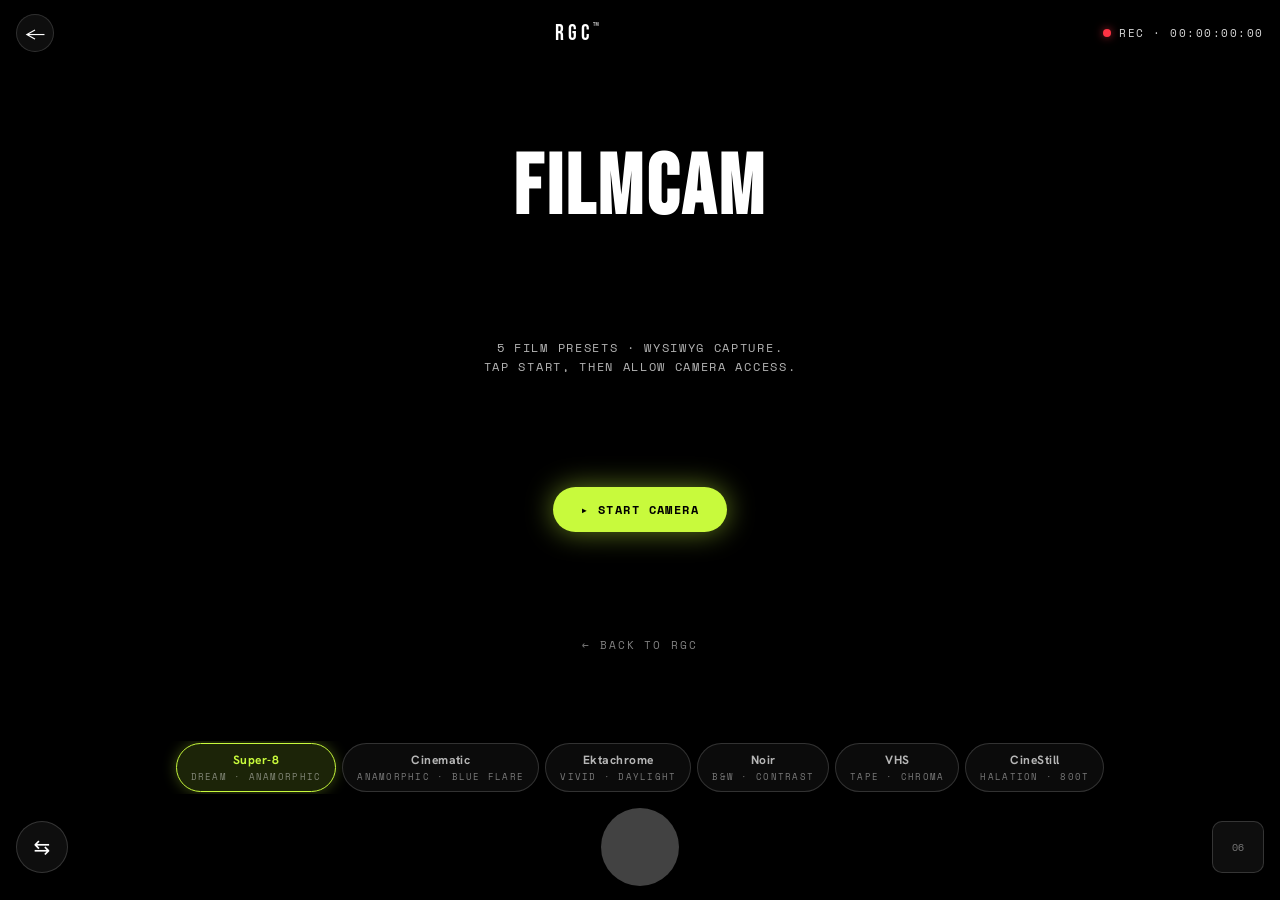
==== cam.html @ 0b554568 "Filmcam: center the preset chip strip on wide viewports The chips were left-clumped on desktop. Adde" ====
<!doctype html>
<html lang="en">
<head>
  <meta charset="utf-8" />
  <meta name="viewport" content="width=device-width, initial-scale=1, viewport-fit=cover, user-scalable=no" />
  <meta name="theme-color" content="#000000" />
  <meta name="robots" content="noindex" />
  <title>RGC · Filmcam</title>
  <link rel="preconnect" href="https://fonts.googleapis.com" />
  <link rel="preconnect" href="https://fonts.gstatic.com" crossorigin />
  <link href="https://fonts.googleapis.com/css2?family=Bebas+Neue&family=Hanken+Grotesk:wght@500;700&family=Space+Mono:wght@400;700&display=swap" rel="stylesheet" />
  <style>
    *, *::before, *::after { box-sizing: border-box; margin: 0; padding: 0; }
    html, body {
      width: 100%; height: 100%;
      background: #000; color: #fff;
      font-family: "Hanken Grotesk", system-ui, sans-serif;
      overflow: hidden;
      overscroll-behavior: none;
      -webkit-tap-highlight-color: transparent;
    }
    button { font: inherit; color: inherit; background: none; border: 0; cursor: pointer; }
    a { color: inherit; text-decoration: none; }

    /* ---------- stage ---------- */
    .stage {
      position: fixed; inset: 0;
      display: grid;
      grid-template-rows: auto 1fr auto;
      overflow: hidden;
    }

    /* video + canvas fill the entire middle row */
    .view {
      position: relative;
      overflow: hidden;
      background: #0a0a0c;
    }
    .v-source {
      position: absolute; inset: 0;
      width: 100%; height: 100%;
      object-fit: cover;
      pointer-events: none;
    }
    .v-source.front { transform: scaleX(-1); }   /* mirror selfie cam */
    .v-canvas {
      position: absolute; inset: 0;
      width: 100%; height: 100%;
      z-index: 2;
      display: block;
    }

    /* ---------- top bar ---------- */
    .topbar {
      display: flex; justify-content: space-between; align-items: center;
      padding:
        max(env(safe-area-inset-top), 14px)
        16px 12px 16px;
      gap: 12px;
      background: linear-gradient(to bottom, rgba(0,0,0,.6), rgba(0,0,0,0));
      z-index: 4;
    }
    .brand {
      font-family: "Bebas Neue", Impact, sans-serif;
      letter-spacing: .18em; font-size: 22px;
    }
    .brand sup { font-size: .45em; vertical-align: top; opacity: .7; }
    .rec {
      display: inline-flex; align-items: center; gap: 8px;
      font-family: "Space Mono", monospace;
      font-size: 11px; letter-spacing: .14em; text-transform: uppercase;
      color: rgba(255,255,255,.85);
    }
    .rec::before {
      content: ""; width: 8px; height: 8px; border-radius: 50%;
      background: #ff3344; box-shadow: 0 0 8px rgba(255,52,68,.7);
      animation: rec-blink 1.4s steps(2) infinite;
    }
    @keyframes rec-blink { 50% { opacity: .35; } }
    .top-btn {
      width: 38px; height: 38px;
      border-radius: 50%;
      background: rgba(20,20,20,.7);
      backdrop-filter: blur(8px);
      border: 1px solid rgba(255,255,255,.14);
      display: grid; place-items: center;
      font-size: 18px;
    }
    .top-btn:active { background: rgba(40,40,40,.8); }

    /* ---------- bottom controls ---------- */
    .bottom {
      display: grid;
      grid-template-rows: auto auto;
      gap: 14px;
      padding:
        14px 16px
        max(env(safe-area-inset-bottom), 14px) 16px;
      background: linear-gradient(to top, rgba(0,0,0,.7), rgba(0,0,0,0));
      z-index: 4;
    }

    /* preset chips */
    .chips {
      display: flex; gap: 6px;
      justify-content: center;            /* center the group on wide screens */
      overflow-x: auto;
      padding: 2px 16px;                  /* edge breathing room before scroll kicks in */
      scrollbar-width: none;
    }
    /* on narrow viewports where the chips overflow, the centered-flex pattern can
       hide left edge — push to start so the scroll works naturally */
    @media (max-width: 760px) {
      .chips { justify-content: flex-start; }
    }
    .chips::-webkit-scrollbar { display: none; }
    .chip {
      flex: 0 0 auto;
      display: grid; gap: 2px;
      padding: 8px 14px;
      border: 1px solid rgba(255,255,255,.16);
      border-radius: 999px;
      background: rgba(20,20,20,.55);
      backdrop-filter: blur(6px);
      color: rgba(255,255,255,.7);
      transition: border-color .15s ease, color .15s ease, background .15s ease, box-shadow .15s ease;
    }
    .chip .name {
      font-family: "Hanken Grotesk", system-ui, sans-serif;
      font-weight: 700; font-size: 12px; letter-spacing: .04em;
    }
    .chip .sub {
      font-family: "Space Mono", monospace;
      font-size: 9px; letter-spacing: .14em; text-transform: uppercase;
      color: rgba(255,255,255,.45);
    }
    .chip.on {
      color: #fff;
      border-color: #c8fa3c;
      background: rgba(200,250,60,.14);
      box-shadow: 0 0 14px rgba(200,250,60,.30);
    }
    .chip.on .name { color: #c8fa3c; }

    /* shutter row */
    .shutter-row {
      display: grid;
      grid-template-columns: 1fr auto 1fr;
      align-items: center;
      gap: 14px;
    }
    .side {
      width: 52px; height: 52px;
      border-radius: 50%;
      background: rgba(20,20,20,.7);
      backdrop-filter: blur(8px);
      border: 1px solid rgba(255,255,255,.16);
      display: grid; place-items: center;
      font-size: 20px;
      justify-self: end;
    }
    .side.left { justify-self: start; }
    .side:active { background: rgba(40,40,40,.85); }

    .shutter {
      width: 78px; height: 78px;
      border-radius: 50%;
      background: #c8fa3c;
      border: 0;
      box-shadow: 0 0 30px rgba(200,250,60,.75), 0 0 0 4px rgba(200,250,60,.20);
      transition: transform .08s ease, box-shadow .15s ease;
    }
    .shutter:active {
      transform: scale(.94);
      box-shadow: 0 0 44px rgba(200,250,60,.95), 0 0 0 6px rgba(200,250,60,.28);
    }
    .shutter[disabled] {
      background: rgba(120,120,120,.55);
      box-shadow: none;
    }

    /* flash overlay */
    .flash {
      position: absolute; inset: 0;
      background: #fff; opacity: 0;
      pointer-events: none;
      z-index: 3;
    }
    .flash.on { animation: flash-pop .45s ease-out; }
    @keyframes flash-pop {
      0%   { opacity: 0; }
      8%   { opacity: 1; }
      100% { opacity: 0; }
    }

    /* recent thumb */
    .thumb {
      width: 52px; height: 52px;
      border-radius: 10px;
      background: rgba(20,20,20,.7);
      backdrop-filter: blur(8px);
      border: 1px solid rgba(255,255,255,.16);
      overflow: hidden;
      justify-self: end;
      display: grid; place-items: center;
      color: rgba(255,255,255,.45);
      font-family: "Space Mono", monospace; font-size: 10px;
    }
    .thumb img { width: 100%; height: 100%; object-fit: cover; }

    /* permission gate / errors */
    .gate {
      position: absolute; inset: 0;
      display: grid; place-items: center;
      background: #000;
      z-index: 5;
      padding: 30px;
      text-align: center;
    }
    .gate.hidden { display: none; }
    .gate h1 {
      font-family: "Bebas Neue", Impact, sans-serif;
      font-size: clamp(40px, 9vw, 84px);
      letter-spacing: .04em;
      margin-bottom: 12px;
    }
    .gate p {
      font-family: "Space Mono", monospace;
      font-size: 12px; letter-spacing: .14em; text-transform: uppercase;
      color: rgba(255,255,255,.7);
      max-width: 320px;
      margin: 0 auto 24px;
      line-height: 1.6;
    }
    .gate .err {
      color: #ff8a8a;
      margin-bottom: 18px;
    }
    .gate button.primary {
      padding: 14px 28px;
      border-radius: 999px;
      background: #c8fa3c;
      color: #000;
      font-family: "Space Mono", monospace;
      font-weight: 700; font-size: 12px; letter-spacing: .12em; text-transform: uppercase;
      box-shadow: 0 0 28px rgba(200,250,60,.5);
    }
    .gate button.primary:active { transform: scale(.97); }
    .gate .back-link {
      display: block; margin-top: 18px;
      font-family: "Space Mono", monospace;
      font-size: 11px; letter-spacing: .18em; text-transform: uppercase;
      color: rgba(255,255,255,.5);
    }

    /* toast for "shared"/"saved" */
    .toast {
      position: absolute; left: 50%;
      bottom: calc(env(safe-area-inset-bottom) + 180px);
      transform: translate(-50%, 12px);
      padding: 10px 16px;
      border-radius: 999px;
      background: rgba(10,10,10,.85);
      border: 1px solid rgba(200,250,60,.45);
      color: #c8fa3c;
      font-family: "Space Mono", monospace;
      font-size: 11px; letter-spacing: .14em; text-transform: uppercase;
      opacity: 0;
      transition: opacity .25s ease, transform .25s ease;
      pointer-events: none;
      z-index: 6;
    }
    .toast.show { opacity: 1; transform: translate(-50%, 0); }

    /* ---------- album modal ---------- */
    .album, .detail {
      position: fixed; inset: 0;
      background: #000;
      z-index: 10;
      display: none;
      flex-direction: column;
    }
    .album.open, .detail.open { display: flex; }
    .album-bar {
      display: flex; align-items: center; justify-content: space-between;
      gap: 12px;
      padding:
        max(env(safe-area-inset-top), 14px)
        16px 12px 16px;
      background: linear-gradient(to bottom, rgba(0,0,0,.7), rgba(0,0,0,0));
    }
    .album-title {
      font-family: "Bebas Neue", Impact, sans-serif;
      letter-spacing: .14em; font-size: 20px;
    }
    .album-title em {
      font-family: "Space Mono", monospace;
      font-size: 11px; letter-spacing: .14em;
      color: #c8fa3c; font-style: normal;
      margin-left: 6px;
    }
    .album-pad { width: 38px; }
    .album-grid {
      flex: 1;
      display: grid;
      grid-template-columns: repeat(2, 1fr);
      gap: 8px;
      padding: 6px 14px max(env(safe-area-inset-bottom), 14px);
      overflow-y: auto;
      -webkit-overflow-scrolling: touch;
    }
    .album-tile {
      aspect-ratio: 9 / 19.5;
      border-radius: 10px;
      overflow: hidden;
      background: #0a0a0c;
      position: relative;
      cursor: pointer;
      border: 1px solid rgba(255,255,255,.08);
      transition: border-color .15s ease, transform .08s ease;
    }
    .album-tile:active { transform: scale(.98); }
    .album-tile:hover { border-color: rgba(200,250,60,.35); }
    .album-tile img { width: 100%; height: 100%; object-fit: cover; display: block; }
    .album-tile .tag {
      position: absolute; left: 8px; bottom: 8px;
      font-family: "Space Mono", monospace;
      font-size: 9px; letter-spacing: .14em; text-transform: uppercase;
      background: rgba(0,0,0,.6); padding: 3px 7px; border-radius: 4px;
      color: #c8fa3c;
      backdrop-filter: blur(4px);
    }
    .album-empty {
      margin: auto;
      font-family: "Space Mono", monospace;
      font-size: 12px; letter-spacing: .14em; text-transform: uppercase;
      color: rgba(255,255,255,.45);
      padding: 30px;
      text-align: center;
    }
    .album.has-shots .album-empty { display: none; }
    .album:not(.has-shots) .album-grid { display: none; }

    /* ---------- detail (single-photo view inside album) ---------- */
    .detail { z-index: 11; }
    .detail-top {
      display: flex; justify-content: space-between; align-items: center;
      padding: max(env(safe-area-inset-top), 14px) 16px 8px;
      gap: 12px;
    }
    .detail-meta {
      font-family: "Space Mono", monospace;
      font-size: 11px; letter-spacing: .14em; text-transform: uppercase;
      color: rgba(255,255,255,.7);
    }
    .detail-meta strong { color: #c8fa3c; font-weight: 400; }
    .detail-img-wrap {
      flex: 1;
      display: grid; place-items: center;
      padding: 8px 14px;
      overflow: hidden;
    }
    .detail-img-wrap img {
      max-width: 100%; max-height: 100%;
      object-fit: contain;
      border-radius: 8px;
    }
    .detail-bar {
      display: flex; justify-content: center; gap: 12px;
      padding: 12px 16px max(env(safe-area-inset-bottom), 18px);
    }
    .detail-btn {
      padding: 14px 28px;
      border-radius: 999px;
      background: #c8fa3c; color: #000;
      font-family: "Space Mono", monospace;
      font-weight: 700; font-size: 12px; letter-spacing: .12em; text-transform: uppercase;
      box-shadow: 0 0 24px rgba(200,250,60,.55);
    }
    .detail-btn:active { transform: scale(.97); }
    .detail-btn.ghost {
      background: rgba(20,20,20,.7);
      color: var(--vy-fg, #fff);
      border: 1px solid rgba(255,255,255,.16);
      box-shadow: none;
    }
  </style>
</head>
<body>
  <div class="stage">
    <header class="topbar">
      <a href="/" class="top-btn" aria-label="Back to RGC">←</a>
      <span class="brand">RGC<sup>™</sup></span>
      <span class="rec">REC · <span id="tc">00:00:00:00</span></span>
    </header>

    <div class="view" id="view">
      <!-- video shown directly (no downsampling canvas overlay) so the viewfinder
           stays sharp at native resolution. The preset is applied only at snap time. -->
      <video id="video" class="v-source" playsinline muted autoplay></video>
      <div class="flash" id="flash"></div>

      <!-- permission / loading gate, shown until camera streams -->
      <div class="gate" id="gate">
        <h1>Filmcam</h1>
        <p id="gateMsg">5 film presets · WYSIWYG capture.<br/>Tap Start, then allow camera access.</p>
        <p class="err" id="errMsg" style="display:none"></p>
        <button class="primary" id="startBtn">▸ Start Camera</button>
        <a class="back-link" href="/">← back to rgc</a>
      </div>
    </div>

    <footer class="bottom">
      <div class="chips" id="chips" role="radiogroup" aria-label="Film preset"></div>
      <div class="shutter-row">
        <button class="side left" id="flipBtn" aria-label="Flip camera">⇆</button>
        <button class="shutter" id="shutter" aria-label="Capture photo" disabled></button>
        <button class="thumb" id="thumb" aria-label="Last frame">06</button>
      </div>
    </footer>

    <div class="toast" id="toast"></div>
  </div>

  <!-- album of session shots -->
  <div class="album" id="album" aria-hidden="true">
    <header class="album-bar">
      <button class="top-btn" id="albumClose" aria-label="Close album">✕</button>
      <span class="album-title">Album<em><span id="albumCount">0</span> shots</em></span>
      <span class="album-pad"></span>
    </header>
    <div class="album-empty" id="albumEmpty">No shots yet. Tap the shutter to fill the album.</div>
    <div class="album-grid" id="albumGrid"></div>
  </div>

  <!-- single-photo detail view (opens from album) -->
  <div class="detail" id="detail" aria-hidden="true">
    <div class="detail-top">
      <button class="top-btn" id="detailClose" aria-label="Back to album">←</button>
      <span class="detail-meta"><strong id="detailPreset">Super-8</strong> · <span id="detailTime"></span></span>
      <span class="album-pad"></span>
    </div>
    <div class="detail-img-wrap"><img id="detailImg" alt="captured photo" /></div>
    <div class="detail-bar">
      <button class="detail-btn ghost" id="detailDownload">↓ Download</button>
      <button class="detail-btn" id="detailShare">↑ Share / Save</button>
    </div>
  </div>

  <script>
  /* =========================================================
     RGC Filmcam — standalone full-viewport camera.
     5 presets, WYSIWYG canvas, Web Share API capture, back-camera default.
     ========================================================= */
  const CAM_W = 540, CAM_H = 1170;

  const PRESETS = [
    {
      id: "super8", name: "Super-8", sub: "Dream · anamorphic",
      filter: "saturate(1.25) contrast(1.34) brightness(.96) sepia(.20) hue-rotate(-4deg)",
      halate: true,                                  // bring CineStill-style highlight bloom in
      overlay(ctx, W, H, grain) {
        // 1. cinematic teal-orange grade (warm top, cool bottom)
        ctx.globalCompositeOperation = "soft-light";
        const grade = ctx.createLinearGradient(0, 0, 0, H);
        grade.addColorStop(0,   "rgba(255,170,100,.30)");
        grade.addColorStop(.50, "rgba(40,80,130,.18)");
        grade.addColorStop(1,   "rgba(20,60,100,.32)");
        ctx.fillStyle = grade; ctx.fillRect(0, 0, W, H);

        // 2. big warm light leaks — orange top-left + peach bottom-right
        ctx.globalCompositeOperation = "screen";
        const lk1 = ctx.createRadialGradient(W*.10, H*.10, 0, W*.10, H*.10, W*1.0);
        lk1.addColorStop(0,   "rgba(255,140,60,.72)");
        lk1.addColorStop(.18, "rgba(255,100,40,.40)");
        lk1.addColorStop(.50, "rgba(200,80,30,.10)");
        lk1.addColorStop(1,   "rgba(0,0,0,0)");
        ctx.fillStyle = lk1; ctx.fillRect(0, 0, W, H);

        const lk2 = ctx.createRadialGradient(W*.95, H*.95, 0, W*.95, H*.95, W*.9);
        lk2.addColorStop(0,   "rgba(255,170,90,.58)");
        lk2.addColorStop(.40, "rgba(255,120,60,.18)");
        lk2.addColorStop(1,   "rgba(0,0,0,0)");
        ctx.fillStyle = lk2; ctx.fillRect(0, 0, W, H);

        // 3. PRIMARY anamorphic streak — bright cyan beam across upper third
        const fy1 = H * 0.32;
        const f1 = ctx.createLinearGradient(0, fy1, W, fy1);
        f1.addColorStop(0,    "rgba(80,180,255,0)");
        f1.addColorStop(.15,  "rgba(150,210,255,.50)");
        f1.addColorStop(.40,  "rgba(210,240,255,.95)");
        f1.addColorStop(.60,  "rgba(230,248,255,1)");
        f1.addColorStop(.85,  "rgba(150,210,255,.50)");
        f1.addColorStop(1,    "rgba(80,180,255,0)");
        ctx.fillStyle = f1; ctx.fillRect(0, fy1 - 16, W, 32);

        // bright lens-flare orb centered on the streak
        const orb = ctx.createRadialGradient(W*.50, fy1, 0, W*.50, fy1, W*.42);
        orb.addColorStop(0,   "rgba(230,245,255,.95)");
        orb.addColorStop(.20, "rgba(180,220,255,.58)");
        orb.addColorStop(.55, "rgba(120,180,240,.16)");
        orb.addColorStop(1,   "rgba(0,0,0,0)");
        ctx.fillStyle = orb; ctx.fillRect(0, fy1 - W*.42, W, W*.84);

        // 4. SECONDARY streak — mid-frame
        const fy2 = H * 0.58;
        const f2 = ctx.createLinearGradient(0, fy2, W, fy2);
        f2.addColorStop(0,    "rgba(80,180,255,0)");
        f2.addColorStop(.20,  "rgba(130,200,255,.34)");
        f2.addColorStop(.50,  "rgba(200,230,255,.78)");
        f2.addColorStop(.80,  "rgba(130,200,255,.34)");
        f2.addColorStop(1,    "rgba(80,180,255,0)");
        ctx.fillStyle = f2; ctx.fillRect(0, fy2 - 10, W, 20);

        // 5. TERTIARY thin streak near the bottom
        const fy3 = H * 0.78;
        const f3 = ctx.createLinearGradient(0, fy3, W, fy3);
        f3.addColorStop(0,    "rgba(100,180,255,0)");
        f3.addColorStop(.5,   "rgba(195,230,255,.58)");
        f3.addColorStop(1,    "rgba(100,180,255,0)");
        ctx.fillStyle = f3; ctx.fillRect(0, fy3 - 5, W, 10);

        // 6. ghost orbs — blue left, warm right (lens-bounce dreaminess)
        const g1 = ctx.createRadialGradient(W*.15, H*.45, 0, W*.15, H*.45, W*.18);
        g1.addColorStop(0, "rgba(180,220,255,.50)");
        g1.addColorStop(.6, "rgba(180,220,255,.10)");
        g1.addColorStop(1, "rgba(0,0,0,0)");
        ctx.fillStyle = g1; ctx.fillRect(0, H*.30, W*.36, W*.36);

        const g2 = ctx.createRadialGradient(W*.85, H*.48, 0, W*.85, H*.48, W*.16);
        g2.addColorStop(0, "rgba(255,200,150,.46)");
        g2.addColorStop(.6, "rgba(255,200,150,.10)");
        g2.addColorStop(1, "rgba(0,0,0,0)");
        ctx.fillStyle = g2; ctx.fillRect(W*.69, H*.32, W*.32, W*.32);

        ctx.globalCompositeOperation = "source-over";

        // 7. heavy moody vignette with cool tint
        const vg = ctx.createRadialGradient(W/2, H/2, Math.min(W,H)*.28, W/2, H/2, Math.max(W,H)*.72);
        vg.addColorStop(0,   "rgba(0,0,0,0)");
        vg.addColorStop(.55, "rgba(0,8,30,.36)");
        vg.addColorStop(1,   "rgba(0,5,25,.92)");
        ctx.fillStyle = vg; ctx.fillRect(0, 0, W, H);

        // 8. heavier filmic grain
        drawGrain(ctx, W, H, grain, .28);
      }
    },
    {
      id: "cinematic", name: "Cinematic", sub: "Anamorphic · blue flare",
      filter: "saturate(.78) contrast(1.22) brightness(.93) hue-rotate(8deg)",
      overlay(ctx, W, H, grain) {
        // cool teal wash
        ctx.globalCompositeOperation = "soft-light";
        const wash = ctx.createLinearGradient(0, 0, 0, H);
        wash.addColorStop(0,  "rgba(80,150,220,.32)");
        wash.addColorStop(.5, "rgba(100,170,230,.20)");
        wash.addColorStop(1,  "rgba(60,120,200,.32)");
        ctx.fillStyle = wash; ctx.fillRect(0, 0, W, H);

        // primary J.J. anamorphic streak — bright cyan beam across the upper third
        ctx.globalCompositeOperation = "screen";
        const fy1 = H * 0.32;
        const f1 = ctx.createLinearGradient(0, fy1, W, fy1);
        f1.addColorStop(0,    "rgba(80,180,255,0)");
        f1.addColorStop(.15,  "rgba(140,210,255,.32)");
        f1.addColorStop(.40,  "rgba(200,240,255,.90)");
        f1.addColorStop(.60,  "rgba(220,245,255,.95)");
        f1.addColorStop(.85,  "rgba(140,210,255,.32)");
        f1.addColorStop(1,    "rgba(80,180,255,0)");
        ctx.fillStyle = f1; ctx.fillRect(0, fy1 - 14, W, 28);

        // bright lens-flare orb centered on the streak
        const orb = ctx.createRadialGradient(W*.50, fy1, 0, W*.50, fy1, W*.38);
        orb.addColorStop(0,   "rgba(225,240,255,.85)");
        orb.addColorStop(.20, "rgba(165,215,255,.45)");
        orb.addColorStop(.55, "rgba(110,180,240,.12)");
        orb.addColorStop(1,   "rgba(0,0,0,0)");
        ctx.fillStyle = orb; ctx.fillRect(0, fy1 - W*.38, W, W*.76);

        // secondary streak — lower, mid-frame
        const fy2 = H * 0.58;
        const f2 = ctx.createLinearGradient(0, fy2, W, fy2);
        f2.addColorStop(0,    "rgba(80,180,255,0)");
        f2.addColorStop(.20,  "rgba(120,200,255,.22)");
        f2.addColorStop(.50,  "rgba(190,230,255,.70)");
        f2.addColorStop(.80,  "rgba(120,200,255,.22)");
        f2.addColorStop(1,    "rgba(80,180,255,0)");
        ctx.fillStyle = f2; ctx.fillRect(0, fy2 - 8, W, 16);

        // tertiary thin streak near the bottom
        const fy3 = H * 0.78;
        const f3 = ctx.createLinearGradient(0, fy3, W, fy3);
        f3.addColorStop(0,    "rgba(100,180,255,0)");
        f3.addColorStop(.5,   "rgba(180,220,255,.42)");
        f3.addColorStop(1,    "rgba(100,180,255,0)");
        ctx.fillStyle = f3; ctx.fillRect(0, fy3 - 4, W, 8);

        // a couple of ghost orbs along the optical-axis diagonal
        const g1 = ctx.createRadialGradient(W*.18, H*.45, 0, W*.18, H*.45, W*.13);
        g1.addColorStop(0, "rgba(160,200,255,.45)");
        g1.addColorStop(1, "rgba(0,0,0,0)");
        ctx.fillStyle = g1; ctx.fillRect(W*.05, H*.32, W*.26, W*.26);

        const g2 = ctx.createRadialGradient(W*.82, H*.50, 0, W*.82, H*.50, W*.11);
        g2.addColorStop(0, "rgba(140,190,255,.35)");
        g2.addColorStop(1, "rgba(0,0,0,0)");
        ctx.fillStyle = g2; ctx.fillRect(W*.71, H*.39, W*.22, W*.22);

        ctx.globalCompositeOperation = "source-over";

        // heavy moody vignette with cool tint
        const vg = ctx.createRadialGradient(W/2, H/2, Math.min(W,H)*.30, W/2, H/2, Math.max(W,H)*.75);
        vg.addColorStop(0,    "rgba(0,0,0,0)");
        vg.addColorStop(.55,  "rgba(0,8,30,.30)");
        vg.addColorStop(1,    "rgba(0,8,28,.88)");
        ctx.fillStyle = vg; ctx.fillRect(0, 0, W, H);

        // subtle filmic grain
        drawGrain(ctx, W, H, grain, .12);
      }
    },
    {
      id: "ektachrome", name: "Ektachrome", sub: "Vivid · daylight",
      filter: "saturate(1.45) contrast(1.18) brightness(1.05) hue-rotate(-3deg)",
      overlay(ctx, W, H, grain) {
        ctx.globalCompositeOperation = "soft-light";
        const t = ctx.createLinearGradient(0,0,0,H);
        t.addColorStop(0,"rgba(180,220,255,.10)"); t.addColorStop(1,"rgba(255,180,200,.10)");
        ctx.fillStyle = t; ctx.fillRect(0,0,W,H);
        ctx.globalCompositeOperation = "source-over";
        vignette(ctx, W, H, .55, .42);
        drawGrain(ctx, W, H, grain, .08);
      }
    },
    {
      id: "noir", name: "Noir", sub: "B&W · contrast",
      filter: "grayscale(1) contrast(1.45) brightness(.94)",
      overlay(ctx, W, H, grain) {
        vignette(ctx, W, H, .30, .95);
        drawGrain(ctx, W, H, grain, .16);
      }
    },
    {
      id: "vhs", name: "VHS", sub: "Tape · chroma",
      filter: "saturate(.85) contrast(1.05) brightness(1.04) blur(.3px)",
      overlay(ctx, W, H, grain) {
        ctx.globalCompositeOperation = "screen";
        ctx.fillStyle = "rgba(255,40,60,.10)";  ctx.fillRect(3, 0, W, H);
        ctx.fillStyle = "rgba(60,170,255,.10)"; ctx.fillRect(-3, 0, W, H);
        ctx.globalCompositeOperation = "multiply";
        for (let y = 0; y < H; y += 3) { ctx.fillStyle = "rgba(0,0,0,.16)"; ctx.fillRect(0, y, W, 1); }
        ctx.globalCompositeOperation = "source-over";
        if (((Date.now() / 100) | 0) % 7 === 0) {
          ctx.fillStyle = "rgba(255,255,255,.10)";
          ctx.fillRect(0, Math.random() * H, W, 4);
        }
        drawGrain(ctx, W, H, grain, .13);
      }
    },
    {
      id: "cinestill", name: "CineStill", sub: "Halation · 800T",
      filter: "saturate(1.20) contrast(1.08) brightness(1.02) hue-rotate(-7deg)",
      halate: true,
      overlay(ctx, W, H, grain) {
        ctx.globalCompositeOperation = "soft-light";
        const w = ctx.createLinearGradient(0,0,0,H);
        w.addColorStop(0,"rgba(255,170,110,.12)"); w.addColorStop(1,"rgba(255,140,80,.08)");
        ctx.fillStyle = w; ctx.fillRect(0,0,W,H);
        ctx.globalCompositeOperation = "source-over";
        vignette(ctx, W, H, .55, .42);
        drawGrain(ctx, W, H, grain, .07);
      }
    }
  ];

  function vignette(ctx, W, H, inner, alpha) {
    const vg = ctx.createRadialGradient(W/2, H/2, Math.min(W,H)*inner, W/2, H/2, Math.max(W,H)*.85);
    vg.addColorStop(0, "rgba(0,0,0,0)");
    vg.addColorStop(1, "rgba(0,0,0," + alpha + ")");
    ctx.fillStyle = vg; ctx.fillRect(0,0,W,H);
  }

  let grainCanvas = null;
  function buildGrain() {
    const g = document.createElement("canvas");
    g.width = 256; g.height = 256;
    const c = g.getContext("2d");
    const img = c.createImageData(256, 256);
    for (let i = 0; i < img.data.length; i += 4) {
      const n = 128 + ((Math.random() - .5) * 110);
      img.data[i] = img.data[i+1] = img.data[i+2] = n;
      img.data[i+3] = 255;
    }
    c.putImageData(img, 0, 0);
    grainCanvas = g;
  }
  function drawGrain(ctx, W, H, grain, alpha) {
    if (!grain) return;
    ctx.save();
    ctx.globalCompositeOperation = "overlay";
    ctx.globalAlpha = alpha;
    const ox = (Math.random() * 256) | 0;
    const oy = (Math.random() * 256) | 0;
    ctx.translate(-ox, -oy);
    const p = ctx.createPattern(grain, "repeat");
    ctx.fillStyle = p;
    ctx.fillRect(ox, oy, W, H);
    ctx.restore();
    ctx.globalAlpha = 1;
    ctx.globalCompositeOperation = "source-over";
  }

  // Live preview = raw mirrored/cover-fit video. NO filter, NO overlays.
  // (The selected preset is applied only when you snap, not in the viewfinder,
  // so framing is clean and matches what you see is what you get for COMPOSITION.)
  function drawLive(ctx, video, W, H) {
    const vw = video.videoWidth, vh = video.videoHeight;
    if (!vw || !vh) return;
    const scale = Math.max(W / vw, H / vh);
    const dw = vw * scale, dh = vh * scale;
    const dx = (W - dw) / 2, dy = (H - dh) / 2;
    ctx.save();
    ctx.clearRect(0, 0, W, H);
    if (facingMode === "user") { ctx.translate(W, 0); ctx.scale(-1, 1); ctx.drawImage(video, W - dx - dw, dy, dw, dh); }
    else { ctx.drawImage(video, dx, dy, dw, dh); }
    ctx.restore();
  }

  // applyPreset = the full Super-8/Ektachrome/Noir/VHS/CineStill pipeline.
  // Called only when the shutter fires, on a fresh higher-resolution canvas
  // so saved photos look crisp.
  function applyPreset(ctx, tmp, video, preset, W, H) {
    const vw = video.videoWidth, vh = video.videoHeight;
    if (!vw || !vh) return;
    const scale = Math.max(W / vw, H / vh);
    const dw = vw * scale, dh = vh * scale;
    const dx = (W - dw) / 2, dy = (H - dh) / 2;
    ctx.save();
    ctx.filter = preset.filter || "none";
    if (facingMode === "user") { ctx.translate(W, 0); ctx.scale(-1, 1); ctx.drawImage(video, W - dx - dw, dy, dw, dh); }
    else { ctx.drawImage(video, dx, dy, dw, dh); }
    ctx.restore();
    ctx.filter = "none";
    if (preset.halate) {
      const t = tmp.getContext("2d");
      t.save();
      t.clearRect(0, 0, W, H);
      t.filter = "blur(10px) brightness(1.55) saturate(2) sepia(.45) hue-rotate(-12deg)";
      if (facingMode === "user") { t.translate(W, 0); t.scale(-1, 1); t.drawImage(video, W - dx - dw, dy, dw, dh); }
      else { t.drawImage(video, dx, dy, dw, dh); }
      t.restore();
      t.filter = "none";
      ctx.save();
      ctx.globalCompositeOperation = "screen";
      ctx.globalAlpha = .55;
      ctx.drawImage(tmp, 0, 0);
      ctx.restore();
      ctx.globalAlpha = 1;
      ctx.globalCompositeOperation = "source-over";
    }
    preset.overlay(ctx, W, H, grainCanvas);
  }

  /* ---------- runtime state ---------- */
  let stream = null;
  let facingMode = "environment";   // default to back camera per user request
  let presetIx = 0;
  let shots = [];
  let rafId = 0, vfcId = 0, active = false;
  let tcStart = 0;

  const video    = document.getElementById("video");
  const gate     = document.getElementById("gate");
  const errMsg   = document.getElementById("errMsg");
  const startBtn = document.getElementById("startBtn");
  const shutter  = document.getElementById("shutter");
  const flipBtn  = document.getElementById("flipBtn");
  const thumbEl  = document.getElementById("thumb");
  const chipsEl  = document.getElementById("chips");
  const flashEl  = document.getElementById("flash");
  const tcEl     = document.getElementById("tc");
  const toastEl  = document.getElementById("toast");

  /* build the preset chips */
  PRESETS.forEach((p, i) => {
    const b = document.createElement("button");
    b.className = "chip" + (i === 0 ? " on" : "");
    b.setAttribute("role", "radio");
    b.setAttribute("aria-checked", String(i === 0));
    b.dataset.ix = String(i);
    b.innerHTML = '<span class="name">' + p.name + '</span><span class="sub">' + p.sub + '</span>';
    b.addEventListener("click", () => setPreset(i));
    chipsEl.appendChild(b);
  });

  function setPreset(i) {
    presetIx = i;
    Array.from(chipsEl.children).forEach((c, j) => {
      c.classList.toggle("on", j === i);
      c.setAttribute("aria-checked", String(j === i));
    });
  }

  function setFacingClass() {
    video.classList.toggle("front", facingMode === "user");
    // we mirror via canvas only on the captured pass, but CSS-mirror the raw video element
    // when it's selfie so the underlying "fallback" preview matches the canvas.
  }

  async function startCamera() {
    errMsg.style.display = "none";
    if (stream) { stream.getTracks().forEach(t => t.stop()); stream = null; }
    try {
      stream = await navigator.mediaDevices.getUserMedia({
        video: {
          facingMode: { ideal: facingMode },
          width:  { ideal: 1280 },
          height: { ideal: 1920 }
        },
        audio: false
      });
      setFacingClass();
      video.srcObject = stream;
      await video.play();
      gate.classList.add("hidden");
      shutter.disabled = false;
      tcStart = Date.now();
      startTimecode();
      // no live render loop — the <video> shows directly at native resolution
    } catch (e) {
      errMsg.style.display = "block";
      errMsg.textContent = e && e.name === "NotAllowedError"
        ? "Camera access denied — allow it in browser settings."
        : ("Camera unavailable — " + (e && e.message || e && e.name || "unknown error"));
    }
  }

  function stopCamera() {
    if (stream) stream.getTracks().forEach(t => t.stop());
    stream = null;
  }

  let tcTimer = 0;
  function startTimecode() {
    clearInterval(tcTimer);
    tcTimer = setInterval(() => {
      const e = Date.now() - tcStart;
      const s = (e / 1000) | 0;
      const f = ((e % 1000) / 41.66) | 0;
      const hh = String((s / 3600) | 0).padStart(2, "0");
      const mm = String(((s % 3600) / 60) | 0).padStart(2, "0");
      const ss = String(s % 60).padStart(2, "0");
      const ff = String(f).padStart(2, "0");
      tcEl.textContent = hh + ":" + mm + ":" + ss + ":" + ff;
    }, 100);
  }

  /* ---------- capture ---------- */
  let toastTimer = 0;
  function toast(msg) {
    toastEl.textContent = msg;
    toastEl.classList.add("show");
    clearTimeout(toastTimer);
    toastTimer = setTimeout(() => toastEl.classList.remove("show"), 1800);
  }
  function flashOn() {
    flashEl.classList.remove("on");
    void flashEl.offsetWidth;
    flashEl.classList.add("on");
  }

  // Capture canvases — built at higher resolution so saved photos look crisp.
  const CAP_W = 1080, CAP_H = 2340;             // ~3x the live preview, 9:19.5 portrait
  const capCanvas = document.createElement("canvas");
  capCanvas.width = CAP_W; capCanvas.height = CAP_H;
  const capTmp = document.createElement("canvas");
  capTmp.width = CAP_W; capTmp.height = CAP_H;

  // Snap = silently add the filtered frame to the in-page album.
  // Sharing / saving to Photos lives in the album detail view, not here,
  // so the camera flow doesn't get interrupted by the iOS share sheet on every shot.
  function capture() {
    if (!stream) return;
    flashOn();
    const capCtx = capCanvas.getContext("2d");
    const preset = PRESETS[presetIx];
    applyPreset(capCtx, capTmp, video, preset, CAP_W, CAP_H);
    const url = capCanvas.toDataURL("image/jpeg", 0.92);
    const id = Date.now();
    shots.unshift({ src: url, id, presetId: preset.id, name: preset.name });
    if (shots.length > 30) shots.length = 30;
    renderThumb();
    if (albumEl && albumEl.classList.contains("open")) renderAlbum();
    toast("Captured ✓ " + preset.name);
  }

  function renderThumb() {
    if (!shots[0]) { thumbEl.textContent = "—"; return; }
    thumbEl.innerHTML = '<img src="' + shots[0].src + '" alt="last frame" />';
  }

  /* ---------- album ---------- */
  const albumEl       = document.getElementById("album");
  const albumGrid     = document.getElementById("albumGrid");
  const albumCount    = document.getElementById("albumCount");
  const albumCloseBtn = document.getElementById("albumClose");
  const detailEl      = document.getElementById("detail");
  const detailImg     = document.getElementById("detailImg");
  const detailPreset  = document.getElementById("detailPreset");
  const detailTime    = document.getElementById("detailTime");
  const detailCloseBtn = document.getElementById("detailClose");
  const detailShare   = document.getElementById("detailShare");
  const detailDownload = document.getElementById("detailDownload");
  let detailShot = null;

  function openAlbum() {
    renderAlbum();
    albumEl.classList.add("open");
    albumEl.setAttribute("aria-hidden", "false");
  }
  function closeAlbum() {
    albumEl.classList.remove("open");
    albumEl.setAttribute("aria-hidden", "true");
  }
  function renderAlbum() {
    albumGrid.innerHTML = "";
    shots.forEach((s) => {
      const tile = document.createElement("div");
      tile.className = "album-tile";
      tile.innerHTML =
        '<img src="' + s.src + '" alt="' + s.name + ' photo" />' +
        '<span class="tag">' + s.name + '</span>';
      tile.addEventListener("click", () => openDetail(s));
      albumGrid.appendChild(tile);
    });
    albumCount.textContent = String(shots.length);
    albumEl.classList.toggle("has-shots", shots.length > 0);
  }
  function openDetail(s) {
    detailShot = s;
    detailImg.src = s.src;
    detailPreset.textContent = s.name;
    const d = new Date(s.id);
    detailTime.textContent = d.toLocaleTimeString([], { hour: "2-digit", minute: "2-digit", second: "2-digit" });
    detailEl.classList.add("open");
    detailEl.setAttribute("aria-hidden", "false");
  }
  function closeDetail() {
    detailEl.classList.remove("open");
    detailEl.setAttribute("aria-hidden", "true");
    detailShot = null;
  }
  async function shareShot(s) {
    if (!s) return;
    try {
      const blob = await (await fetch(s.src)).blob();
      const file = new File([blob], "RGC-" + s.presetId + "-" + s.id + ".jpg", { type: "image/jpeg" });
      if (navigator.canShare && navigator.canShare({ files: [file] })) {
        await navigator.share({ files: [file], title: "RGC Filmcam" });
      } else {
        const a = document.createElement("a");
        a.href = s.src; a.download = file.name; a.click();
      }
    } catch (e) { /* user cancelled */ }
  }

  /* ---------- events ---------- */
  startBtn.addEventListener("click", startCamera);
  shutter.addEventListener("click", capture);
  flipBtn.addEventListener("click", async () => {
    facingMode = (facingMode === "environment") ? "user" : "environment";
    if (stream) {
      stopCamera();
      await startCamera();
    }
  });
  thumbEl.addEventListener("click", openAlbum);
  albumCloseBtn.addEventListener("click", closeAlbum);
  detailCloseBtn.addEventListener("click", closeDetail);
  detailShare.addEventListener("click", () => shareShot(detailShot));
  detailDownload.addEventListener("click", () => {
    if (!detailShot) return;
    const a = document.createElement("a");
    a.href = detailShot.src;
    a.download = "RGC-" + detailShot.presetId + "-" + detailShot.id + ".jpg";
    a.click();
  });
  // Esc closes whichever modal is on top
  document.addEventListener("keydown", (e) => {
    if (e.key !== "Escape") return;
    if (detailEl.classList.contains("open")) closeDetail();
    else if (albumEl.classList.contains("open")) closeAlbum();
  });
  document.addEventListener("visibilitychange", () => {
    if (document.hidden && stream) stopCamera();
  });
  window.addEventListener("pagehide", stopCamera);

  buildGrain();
  </script>
</body>
</html>
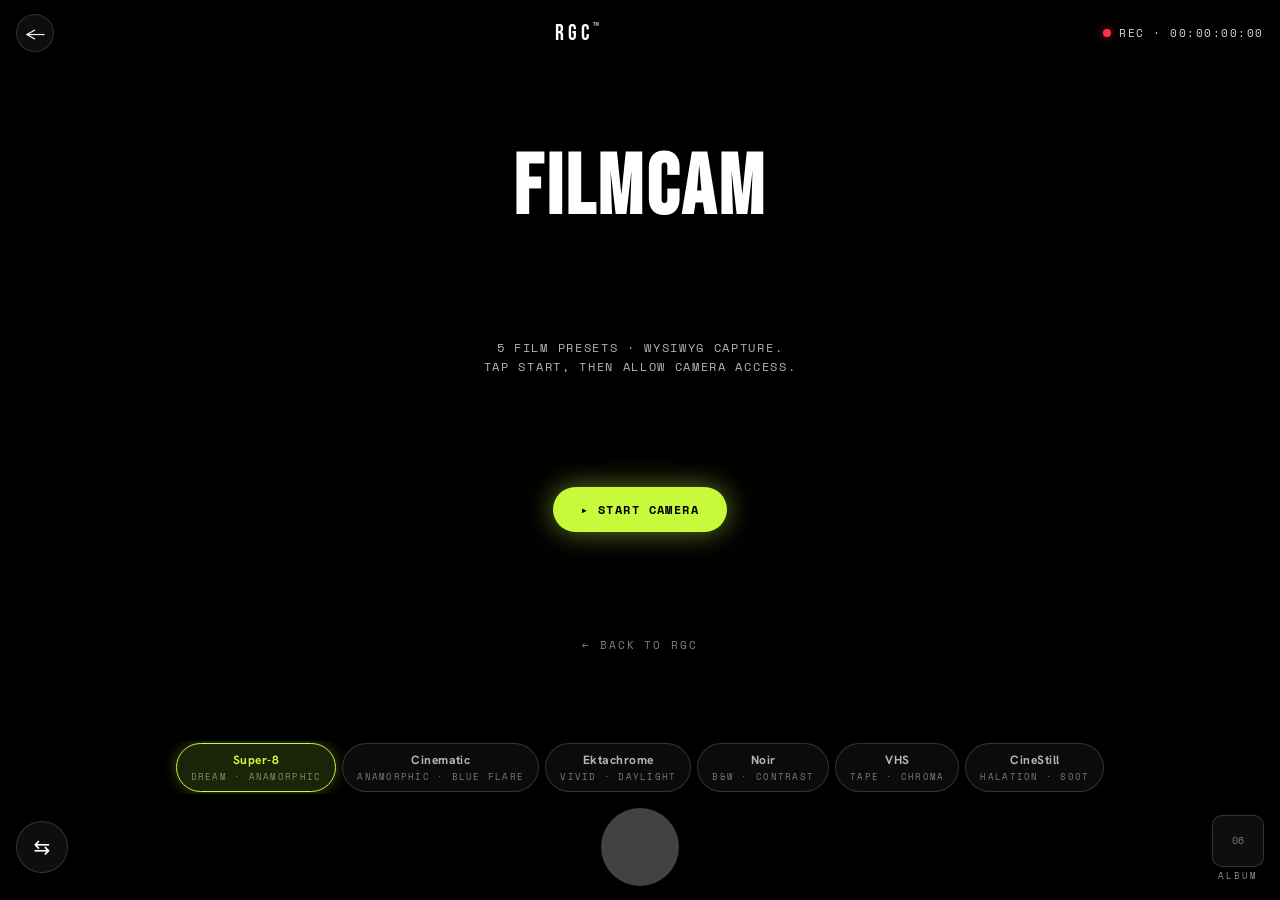
==== commit 842a31f2: "Filmcam: add 'Album' label under the thumbnail button Wrapped the thumbnail in a column container wi" ====
--- a/cam.html
+++ b/cam.html
@@ -193,7 +193,14 @@
       100% { opacity: 0; }
     }
 
-    /* recent thumb */
+    /* recent thumb + 'Album' label sitting under it */
+    .thumb-wrap {
+      justify-self: end;
+      display: flex;
+      flex-direction: column;
+      align-items: center;
+      gap: 4px;
+    }
     .thumb {
       width: 52px; height: 52px;
       border-radius: 10px;
@@ -201,12 +208,19 @@
       backdrop-filter: blur(8px);
       border: 1px solid rgba(255,255,255,.16);
       overflow: hidden;
-      justify-self: end;
       display: grid; place-items: center;
       color: rgba(255,255,255,.45);
       font-family: "Space Mono", monospace; font-size: 10px;
     }
     .thumb img { width: 100%; height: 100%; object-fit: cover; }
+    .thumb-label {
+      font-family: "Space Mono", monospace;
+      font-size: 9px;
+      letter-spacing: .22em;
+      text-transform: uppercase;
+      color: rgba(255,255,255,.55);
+      line-height: 1;
+    }
 
     /* permission gate / errors */
     .gate {
@@ -415,7 +429,10 @@
       <div class="shutter-row">
         <button class="side left" id="flipBtn" aria-label="Flip camera">⇆</button>
         <button class="shutter" id="shutter" aria-label="Capture photo" disabled></button>
-        <button class="thumb" id="thumb" aria-label="Last frame">06</button>
+        <div class="thumb-wrap">
+          <button class="thumb" id="thumb" aria-label="Open album">06</button>
+          <span class="thumb-label">Album</span>
+        </div>
       </div>
     </footer>
 
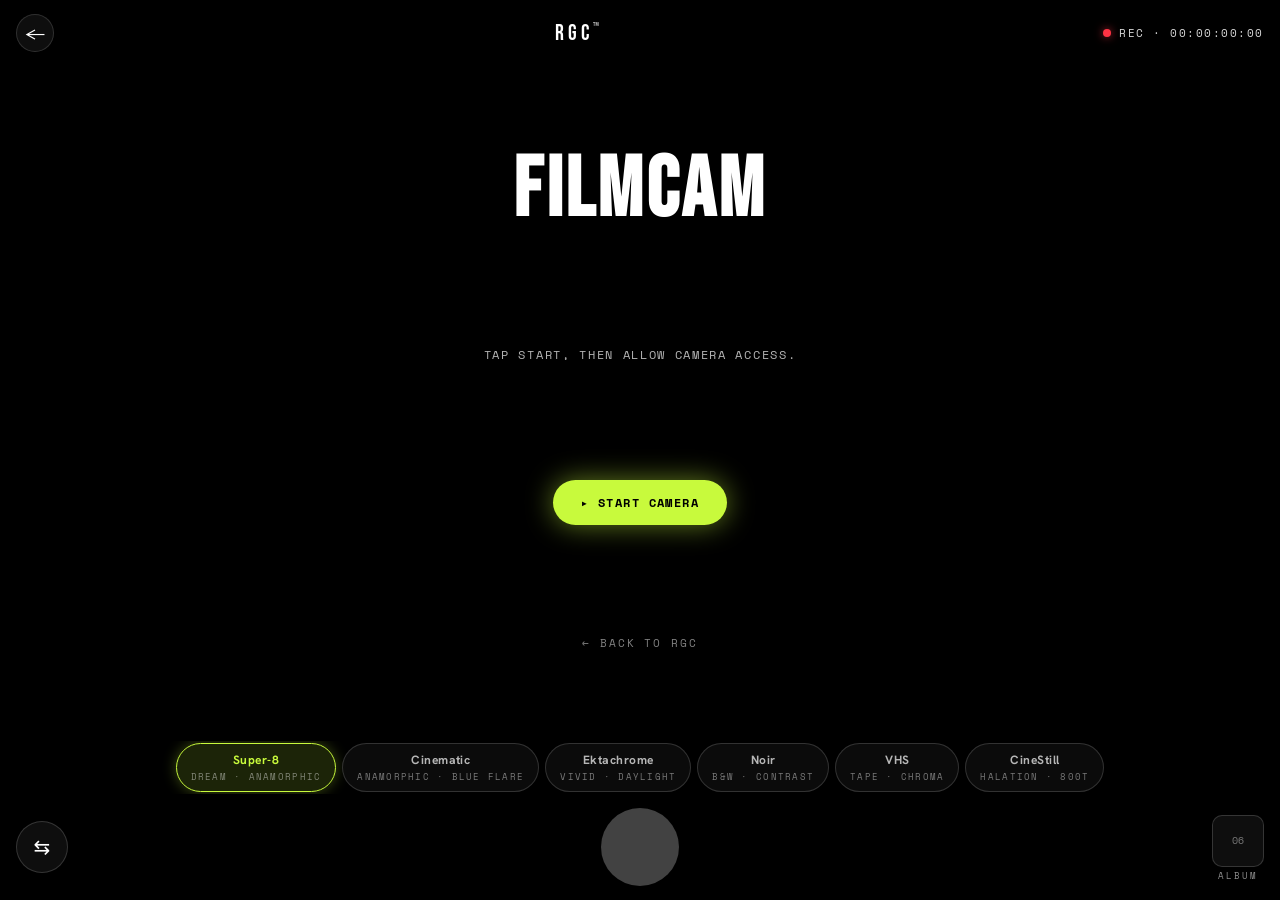
==== commit 1d81c119: "Filmcam gate: drop '5 film presets · WYSIWYG capture' line" ====
--- a/cam.html
+++ b/cam.html
@@ -417,7 +417,7 @@
       <!-- permission / loading gate, shown until camera streams -->
       <div class="gate" id="gate">
         <h1>Filmcam</h1>
-        <p id="gateMsg">5 film presets · WYSIWYG capture.<br/>Tap Start, then allow camera access.</p>
+        <p id="gateMsg">Tap Start, then allow camera access.</p>
         <p class="err" id="errMsg" style="display:none"></p>
         <button class="primary" id="startBtn">▸ Start Camera</button>
         <a class="back-link" href="/">← back to rgc</a>
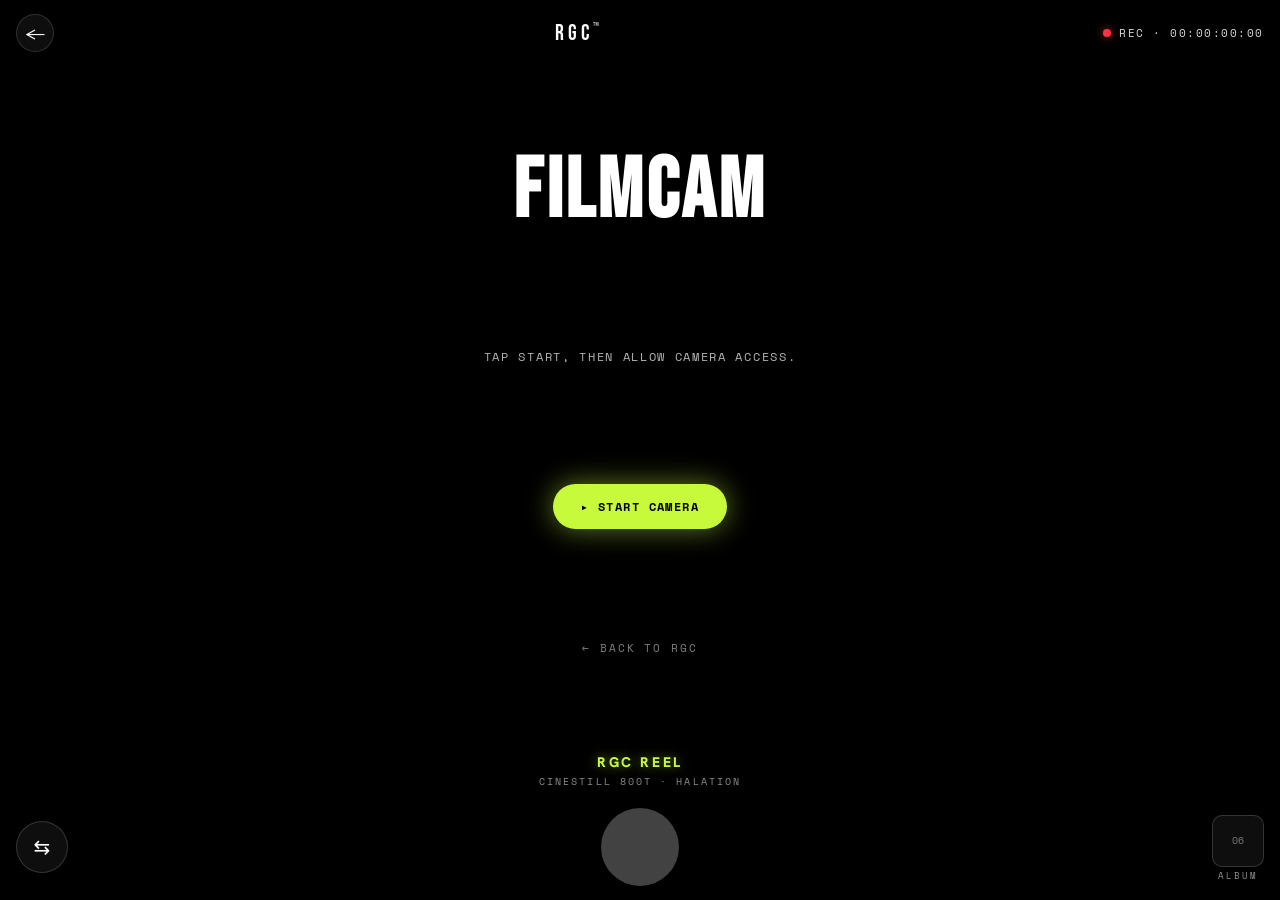
==== commit bef82355: "Filmcam: real WebGL2 LUT-based capture pipeline (one solid filter) Replaces six gradient-overlay 'pr" ====
--- a/cam.html
+++ b/cam.html
@@ -100,7 +100,32 @@
       z-index: 4;
     }
 
-    /* preset chips */
+    /* single-filter label (replaced the chip selector) */
+    .filter-label {
+      display: grid;
+      gap: 3px;
+      justify-items: center;
+      text-align: center;
+      padding: 6px 12px;
+      font-family: "Space Mono", monospace;
+    }
+    .filter-label .fl-name {
+      font-family: "Hanken Grotesk", system-ui, sans-serif;
+      font-weight: 800;
+      font-size: 14px;
+      letter-spacing: .18em;
+      text-transform: uppercase;
+      color: #c8fa3c;
+      text-shadow: 0 0 12px rgba(200,250,60,.55);
+    }
+    .filter-label .fl-sub {
+      font-size: 9.5px;
+      letter-spacing: .22em;
+      text-transform: uppercase;
+      color: rgba(255,255,255,.55);
+    }
+
+    /* preset chips (legacy — no longer rendered) */
     .chips {
       display: flex; gap: 6px;
       justify-content: center;            /* center the group on wide screens */
@@ -425,7 +450,10 @@
     </div>
 
     <footer class="bottom">
-      <div class="chips" id="chips" role="radiogroup" aria-label="Film preset"></div>
+      <div class="filter-label" aria-label="Active filter">
+        <span class="fl-name">RGC REEL</span>
+        <span class="fl-sub">CineStill 800T · Halation</span>
+      </div>
       <div class="shutter-row">
         <button class="side left" id="flipBtn" aria-label="Flip camera">⇆</button>
         <button class="shutter" id="shutter" aria-label="Capture photo" disabled></button>
@@ -467,11 +495,254 @@
   <script>
   /* =========================================================
      RGC Filmcam — standalone full-viewport camera.
-     5 presets, WYSIWYG canvas, Web Share API capture, back-camera default.
+     ONE solid filter: a CineStill-800T-style WebGL2 LUT pipeline
+     applied at snap time. Live preview is raw <video> for sharp
+     framing; the look bakes in when the shutter fires.
      ========================================================= */
   const CAM_W = 540, CAM_H = 1170;
-
-  const PRESETS = [
+  const REEL = { id: "reel", name: "RGC Reel", sub: "CineStill 800T · Halation" };
+
+  /* ---------- procedural CineStill 800T-style 3D LUT ----------
+     Tungsten-balanced look — cool blue shadows, warm rolled-off
+     highlights, lifted milky blacks with a touch of magenta.
+     Generated once at startup as a 32³ HALD canvas (1024×32). */
+  const LUT_SIZE = 32;
+
+  function cineStillTransform(r, g, b) {
+    // sRGB → linear approx
+    let R = Math.pow(r, 2.2);
+    let G = Math.pow(g, 2.2);
+    let B = Math.pow(b, 2.2);
+
+    // tungsten WB push (cool the image, since film is tungsten-balanced)
+    R *= 0.92;
+    B *= 1.10;
+
+    // lift shadows with slight magenta-blue cast (CineStill milky blacks)
+    const lift = 0.045;
+    R = R * (1 - lift) + lift * 0.78;
+    G = G * (1 - lift) + lift * 0.76;
+    B = B * (1 - lift) + lift * 0.95;
+
+    // soft highlight roll-off (compressive, filmic shoulder)
+    R = R / (1 + 0.14 * R);
+    G = G / (1 + 0.17 * G);
+    B = B / (1 + 0.22 * B);
+
+    // warm the highlights toward tungsten
+    const lum = R * 0.299 + G * 0.587 + B * 0.114;
+    if (lum > 0.55) {
+      const t = (lum - 0.55) * 1.5;
+      R += t * 0.05;
+      G += t * 0.015;
+      B -= t * 0.025;
+    }
+
+    // contrast bump
+    R = (R - 0.18) * 1.10 + 0.18;
+    G = (G - 0.18) * 1.10 + 0.18;
+    B = (B - 0.18) * 1.10 + 0.18;
+
+    // back to sRGB
+    R = Math.pow(Math.max(0, Math.min(1, R)), 1 / 2.2);
+    G = Math.pow(Math.max(0, Math.min(1, G)), 1 / 2.2);
+    B = Math.pow(Math.max(0, Math.min(1, B)), 1 / 2.2);
+
+    // tiny film-base bias (warm undertone)
+    return [
+      Math.min(1, R * 1.012),
+      Math.min(1, G * 1.005),
+      Math.max(0, B * 0.990)
+    ];
+  }
+
+  function buildLutCanvas() {
+    const W = LUT_SIZE * LUT_SIZE, H = LUT_SIZE;
+    const c = document.createElement("canvas");
+    c.width = W; c.height = H;
+    const cctx = c.getContext("2d");
+    const img = cctx.createImageData(W, H);
+    const d = img.data;
+    for (let bi = 0; bi < LUT_SIZE; bi++) {
+      const b = bi / (LUT_SIZE - 1);
+      for (let gi = 0; gi < LUT_SIZE; gi++) {
+        const g = gi / (LUT_SIZE - 1);
+        for (let ri = 0; ri < LUT_SIZE; ri++) {
+          const r = ri / (LUT_SIZE - 1);
+          const out = cineStillTransform(r, g, b);
+          const px = bi * LUT_SIZE + ri;
+          const py = gi;
+          const idx = (py * W + px) * 4;
+          d[idx]     = Math.round(out[0] * 255);
+          d[idx + 1] = Math.round(out[1] * 255);
+          d[idx + 2] = Math.round(out[2] * 255);
+          d[idx + 3] = 255;
+        }
+      }
+    }
+    cctx.putImageData(img, 0, 0);
+    return c;
+  }
+
+  /* ---------- WebGL2 shaders ---------- */
+  const VERT_SRC = `#version 300 es
+in vec2 a_pos;
+out vec2 v_uv;
+void main(){
+  gl_Position = vec4(a_pos, 0.0, 1.0);
+  v_uv = (a_pos + 1.0) * 0.5;
+  v_uv.y = 1.0 - v_uv.y;
+}`;
+
+  const FRAG_SRC = `#version 300 es
+precision mediump float;
+in vec2 v_uv;
+uniform sampler2D u_video;
+uniform sampler2D u_lut;
+uniform float u_mirror;
+uniform float u_halo;
+out vec4 outColor;
+
+vec3 sampleLut(vec3 color){
+  float size = ${LUT_SIZE}.0;
+  float sliceSz = 1.0 / size;
+  float pixelSz = sliceSz / size;
+  float bi = color.b * (size - 1.0);
+  float bf = fract(bi);
+  float b0 = floor(bi);
+  float b1 = min(b0 + 1.0, size - 1.0);
+  float halfPx = pixelSz * 0.5;
+  float xR = color.r * (size - 1.0) * pixelSz + halfPx;
+  float yG = (color.g * (size - 1.0) + 0.5) * sliceSz;
+  vec3 c0 = texture(u_lut, vec2(b0 * sliceSz + xR, yG)).rgb;
+  vec3 c1 = texture(u_lut, vec2(b1 * sliceSz + xR, yG)).rgb;
+  return mix(c0, c1, bf);
+}
+
+void main(){
+  vec2 uv = v_uv;
+  if (u_mirror > 0.5) uv.x = 1.0 - uv.x;
+  vec3 src = texture(u_video, uv).rgb;
+
+  // 1. LUT color grade
+  vec3 graded = sampleLut(src);
+
+  // 2. CineStill halation: sample an 8-tap ring around the pixel and
+  //    detect bright neighbors. Bleed warm red glow where highlights spread.
+  float hl = 0.0;
+  const float radius = 0.014;
+  for (int i = 0; i < 8; i++) {
+    float a = float(i) / 8.0 * 6.2831853;
+    vec2 off = vec2(cos(a), sin(a)) * radius;
+    vec3 s = texture(u_video, uv + off).rgb;
+    float l = dot(s, vec3(0.2126, 0.7152, 0.0722));
+    hl += smoothstep(0.78, 1.0, l);
+  }
+  hl /= 8.0;
+  float lLocal = dot(src, vec3(0.2126, 0.7152, 0.0722));
+  hl = max(hl, smoothstep(0.85, 1.0, lLocal) * 0.6);
+
+  vec3 halo = vec3(1.0, 0.32, 0.18) * hl * u_halo;
+  // screen blend the halation onto the graded image
+  vec3 result = 1.0 - (1.0 - graded) * (1.0 - halo);
+
+  outColor = vec4(result, 1.0);
+}`;
+
+  /* ---------- WebGL2 pipeline ---------- */
+  let gl = null, glCanvas = null, glProg = null;
+  let videoTex = null, lutTex = null;
+  let uMirrorLoc = null, uHaloLoc = null;
+
+  function compileShader(gl, type, src) {
+    const sh = gl.createShader(type);
+    gl.shaderSource(sh, src);
+    gl.compileShader(sh);
+    if (!gl.getShaderParameter(sh, gl.COMPILE_STATUS)) {
+      throw new Error("Shader compile error: " + gl.getShaderInfoLog(sh));
+    }
+    return sh;
+  }
+  function createProgram(gl, vs, fs) {
+    const p = gl.createProgram();
+    gl.attachShader(p, compileShader(gl, gl.VERTEX_SHADER, vs));
+    gl.attachShader(p, compileShader(gl, gl.FRAGMENT_SHADER, fs));
+    gl.linkProgram(p);
+    if (!gl.getProgramParameter(p, gl.LINK_STATUS)) {
+      throw new Error("Program link error: " + gl.getProgramInfoLog(p));
+    }
+    return p;
+  }
+
+  function initWebGL(W, H) {
+    if (gl) return true;        // idempotent
+    glCanvas = document.createElement("canvas");
+    glCanvas.width = W; glCanvas.height = H;
+    gl = glCanvas.getContext("webgl2", { preserveDrawingBuffer: true, premultipliedAlpha: false });
+    if (!gl) { console.warn("WebGL2 unavailable"); return false; }
+
+    try {
+      glProg = createProgram(gl, VERT_SRC, FRAG_SRC);
+    } catch (e) {
+      console.error(e);
+      gl = null; return false;
+    }
+    gl.useProgram(glProg);
+
+    // fullscreen quad
+    const vao = gl.createVertexArray();
+    gl.bindVertexArray(vao);
+    const vbo = gl.createBuffer();
+    gl.bindBuffer(gl.ARRAY_BUFFER, vbo);
+    gl.bufferData(gl.ARRAY_BUFFER, new Float32Array([-1,-1, 1,-1, -1,1, 1,1]), gl.STATIC_DRAW);
+    const posLoc = gl.getAttribLocation(glProg, "a_pos");
+    gl.enableVertexAttribArray(posLoc);
+    gl.vertexAttribPointer(posLoc, 2, gl.FLOAT, false, 0, 0);
+
+    // video texture (refilled per snap)
+    videoTex = gl.createTexture();
+    gl.activeTexture(gl.TEXTURE0);
+    gl.bindTexture(gl.TEXTURE_2D, videoTex);
+    gl.texParameteri(gl.TEXTURE_2D, gl.TEXTURE_MIN_FILTER, gl.LINEAR);
+    gl.texParameteri(gl.TEXTURE_2D, gl.TEXTURE_MAG_FILTER, gl.LINEAR);
+    gl.texParameteri(gl.TEXTURE_2D, gl.TEXTURE_WRAP_S, gl.CLAMP_TO_EDGE);
+    gl.texParameteri(gl.TEXTURE_2D, gl.TEXTURE_WRAP_T, gl.CLAMP_TO_EDGE);
+    gl.uniform1i(gl.getUniformLocation(glProg, "u_video"), 0);
+
+    // LUT texture (built once, never reuploaded)
+    const lutCanvas = buildLutCanvas();
+    lutTex = gl.createTexture();
+    gl.activeTexture(gl.TEXTURE1);
+    gl.bindTexture(gl.TEXTURE_2D, lutTex);
+    gl.texParameteri(gl.TEXTURE_2D, gl.TEXTURE_MIN_FILTER, gl.LINEAR);
+    gl.texParameteri(gl.TEXTURE_2D, gl.TEXTURE_MAG_FILTER, gl.LINEAR);
+    gl.texParameteri(gl.TEXTURE_2D, gl.TEXTURE_WRAP_S, gl.CLAMP_TO_EDGE);
+    gl.texParameteri(gl.TEXTURE_2D, gl.TEXTURE_WRAP_T, gl.CLAMP_TO_EDGE);
+    gl.texImage2D(gl.TEXTURE_2D, 0, gl.RGBA, gl.RGBA, gl.UNSIGNED_BYTE, lutCanvas);
+    gl.uniform1i(gl.getUniformLocation(glProg, "u_lut"), 1);
+
+    uMirrorLoc = gl.getUniformLocation(glProg, "u_mirror");
+    uHaloLoc   = gl.getUniformLocation(glProg, "u_halo");
+    gl.uniform1f(uHaloLoc, 0.85);
+    gl.viewport(0, 0, W, H);
+    return true;
+  }
+
+  function captureWithGL(video) {
+    if (!gl) return null;
+    gl.activeTexture(gl.TEXTURE0);
+    gl.bindTexture(gl.TEXTURE_2D, videoTex);
+    gl.texImage2D(gl.TEXTURE_2D, 0, gl.RGBA, gl.RGBA, gl.UNSIGNED_BYTE, video);
+    gl.uniform1f(uMirrorLoc, facingMode === "user" ? 1.0 : 0.0);
+    gl.drawArrays(gl.TRIANGLE_STRIP, 0, 4);
+    return glCanvas.toDataURL("image/jpeg", 0.92);
+  }
+
+  /* ---------- legacy PRESETS array kept ONLY as placeholder so any
+     stale references don't crash. Capture path no longer uses this. */
+  const PRESETS = [REEL];
+
+  const _legacyPRESETS_unused_for_typing = [   // (DCE; do not delete the bracket below)
     {
       id: "super8", name: "Super-8", sub: "Dream · anamorphic",
       filter: "saturate(1.25) contrast(1.34) brightness(.96) sepia(.20) hue-rotate(-4deg)",
@@ -781,10 +1052,8 @@
 
   /* ---------- runtime state ---------- */
   let stream = null;
-  let facingMode = "environment";   // default to back camera per user request
-  let presetIx = 0;
+  let facingMode = "environment";   // back camera default
   let shots = [];
-  let rafId = 0, vfcId = 0, active = false;
   let tcStart = 0;
 
   const video    = document.getElementById("video");
@@ -794,30 +1063,9 @@
   const shutter  = document.getElementById("shutter");
   const flipBtn  = document.getElementById("flipBtn");
   const thumbEl  = document.getElementById("thumb");
-  const chipsEl  = document.getElementById("chips");
   const flashEl  = document.getElementById("flash");
   const tcEl     = document.getElementById("tc");
   const toastEl  = document.getElementById("toast");
-
-  /* build the preset chips */
-  PRESETS.forEach((p, i) => {
-    const b = document.createElement("button");
-    b.className = "chip" + (i === 0 ? " on" : "");
-    b.setAttribute("role", "radio");
-    b.setAttribute("aria-checked", String(i === 0));
-    b.dataset.ix = String(i);
-    b.innerHTML = '<span class="name">' + p.name + '</span><span class="sub">' + p.sub + '</span>';
-    b.addEventListener("click", () => setPreset(i));
-    chipsEl.appendChild(b);
-  });
-
-  function setPreset(i) {
-    presetIx = i;
-    Array.from(chipsEl.children).forEach((c, j) => {
-      c.classList.toggle("on", j === i);
-      c.setAttribute("aria-checked", String(j === i));
-    });
-  }
 
   function setFacingClass() {
     video.classList.toggle("front", facingMode === "user");
@@ -894,22 +1142,35 @@
   const capTmp = document.createElement("canvas");
   capTmp.width = CAP_W; capTmp.height = CAP_H;
 
-  // Snap = silently add the filtered frame to the in-page album.
-  // Sharing / saving to Photos lives in the album detail view, not here,
-  // so the camera flow doesn't get interrupted by the iOS share sheet on every shot.
+  // Snap = WebGL2 LUT + halation pipeline, silently add to album.
+  // Sharing/saving to Photos lives in the album detail view so the camera
+  // flow isn't interrupted by the iOS share sheet on every shot.
   function capture() {
     if (!stream) return;
     flashOn();
-    const capCtx = capCanvas.getContext("2d");
-    const preset = PRESETS[presetIx];
-    applyPreset(capCtx, capTmp, video, preset, CAP_W, CAP_H);
-    const url = capCanvas.toDataURL("image/jpeg", 0.92);
+    // run the GL pipeline; fall back to raw video frame if GL is unavailable
+    let url = captureWithGL(video);
+    if (!url) {
+      // last-resort fallback: raw video frame to canvas (no filter)
+      const fb = document.createElement("canvas");
+      fb.width = CAP_W; fb.height = CAP_H;
+      const ctx2 = fb.getContext("2d");
+      const vw = video.videoWidth, vh = video.videoHeight;
+      const scale = Math.max(CAP_W / vw, CAP_H / vh);
+      const dw = vw * scale, dh = vh * scale;
+      const dx = (CAP_W - dw) / 2, dy = (CAP_H - dh) / 2;
+      ctx2.save();
+      if (facingMode === "user") { ctx2.translate(CAP_W, 0); ctx2.scale(-1, 1); ctx2.drawImage(video, CAP_W - dx - dw, dy, dw, dh); }
+      else { ctx2.drawImage(video, dx, dy, dw, dh); }
+      ctx2.restore();
+      url = fb.toDataURL("image/jpeg", 0.92);
+    }
     const id = Date.now();
-    shots.unshift({ src: url, id, presetId: preset.id, name: preset.name });
+    shots.unshift({ src: url, id, presetId: REEL.id, name: REEL.name });
     if (shots.length > 30) shots.length = 30;
     renderThumb();
     if (albumEl && albumEl.classList.contains("open")) renderAlbum();
-    toast("Captured ✓ " + preset.name);
+    toast("Captured ✓ " + REEL.name);
   }
 
   function renderThumb() {
@@ -1015,6 +1276,7 @@
   window.addEventListener("pagehide", stopCamera);
 
   buildGrain();
+  initWebGL(CAP_W, CAP_H);     // compile shaders, build the procedural CineStill LUT, upload
   </script>
 </body>
 </html>
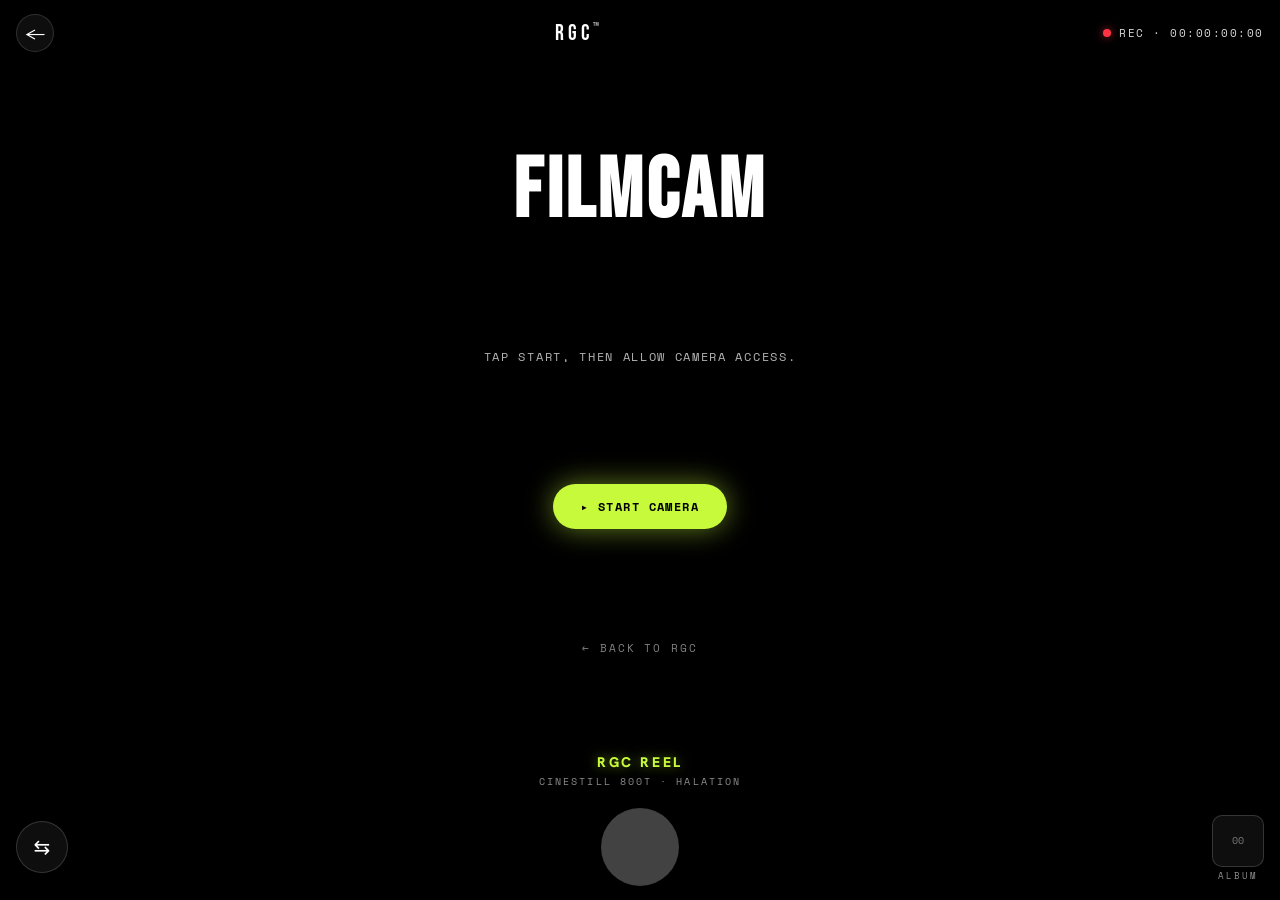
==== commit 807b6aa5: "Filmcam: album button stays a count badge, no photo preview leaks The thumbnail used to swap to the " ====
--- a/cam.html
+++ b/cam.html
@@ -514,45 +514,60 @@
     let G = Math.pow(g, 2.2);
     let B = Math.pow(b, 2.2);
 
-    // tungsten WB push (cool the image, since film is tungsten-balanced)
-    R *= 0.92;
-    B *= 1.10;
-
-    // lift shadows with slight magenta-blue cast (CineStill milky blacks)
-    const lift = 0.045;
-    R = R * (1 - lift) + lift * 0.78;
-    G = G * (1 - lift) + lift * 0.76;
-    B = B * (1 - lift) + lift * 0.95;
-
-    // soft highlight roll-off (compressive, filmic shoulder)
-    R = R / (1 + 0.14 * R);
-    G = G / (1 + 0.17 * G);
-    B = B / (1 + 0.22 * B);
-
-    // warm the highlights toward tungsten
+    // VERY strong tungsten WB push — full cinematic cool/teal cast
+    R *= 0.62;
+    G *= 0.88;
+    B *= 1.55;
+
+    // hard shadow lift with deep magenta-cyan cast (signature CineStill milky blacks)
+    const lift = 0.14;
+    R = R * (1 - lift) + lift * 0.70;
+    G = G * (1 - lift) + lift * 0.66;
+    B = B * (1 - lift) + lift * 1.12;
+
+    // very aggressive highlight roll-off — protects whites, deep shoulder
+    R = R / (1 + 0.30 * R);
+    G = G / (1 + 0.38 * G);
+    B = B / (1 + 0.55 * B);
+
+    // pronounced highlight warmth (tungsten film responds warm in the top end)
     const lum = R * 0.299 + G * 0.587 + B * 0.114;
-    if (lum > 0.55) {
-      const t = (lum - 0.55) * 1.5;
-      R += t * 0.05;
-      G += t * 0.015;
-      B -= t * 0.025;
-    }
-
-    // contrast bump
-    R = (R - 0.18) * 1.10 + 0.18;
-    G = (G - 0.18) * 1.10 + 0.18;
-    B = (B - 0.18) * 1.10 + 0.18;
+    if (lum > 0.40) {
+      const t = (lum - 0.40) * 2.0;
+      R += t * 0.30;
+      G += t * 0.10;
+      B -= t * 0.14;
+    }
+
+    // strong shadow cool push (cinematic teal-orange split)
+    if (lum < 0.40) {
+      const t = (0.40 - lum) * 2.0;
+      R -= t * 0.08;
+      G -= t * 0.02;
+      B += t * 0.18;
+    }
+
+    // big contrast bump
+    R = (R - 0.18) * 1.38 + 0.18;
+    G = (G - 0.18) * 1.38 + 0.18;
+    B = (B - 0.18) * 1.30 + 0.18;
+
+    // midtone desaturation (cinematic feel)
+    const mid = (R + G + B) / 3;
+    R = R * 0.85 + mid * 0.15;
+    G = G * 0.85 + mid * 0.15;
+    B = B * 0.85 + mid * 0.15;
 
     // back to sRGB
     R = Math.pow(Math.max(0, Math.min(1, R)), 1 / 2.2);
     G = Math.pow(Math.max(0, Math.min(1, G)), 1 / 2.2);
     B = Math.pow(Math.max(0, Math.min(1, B)), 1 / 2.2);
 
-    // tiny film-base bias (warm undertone)
+    // film-base bias (cool/teal undertone)
     return [
-      Math.min(1, R * 1.012),
-      Math.min(1, G * 1.005),
-      Math.max(0, B * 0.990)
+      Math.max(0, Math.min(1, R * 1.04)),
+      Math.max(0, Math.min(1, G * 1.00)),
+      Math.max(0, Math.min(1, B * 0.94))
     ];
   }
 
@@ -619,6 +634,10 @@
   return mix(c0, c1, bf);
 }
 
+float hash21(vec2 p){
+  return fract(sin(dot(p, vec2(127.1, 311.7))) * 43758.5453);
+}
+
 void main(){
   vec2 uv = v_uv;
   if (u_mirror > 0.5) uv.x = 1.0 - uv.x;
@@ -627,26 +646,46 @@
   // 1. LUT color grade
   vec3 graded = sampleLut(src);
 
-  // 2. CineStill halation: sample an 8-tap ring around the pixel and
-  //    detect bright neighbors. Bleed warm red glow where highlights spread.
+  // 2. Halation: two-ring 16-tap bright-neighbor sample → warm-red bloom
   float hl = 0.0;
-  const float radius = 0.014;
   for (int i = 0; i < 8; i++) {
     float a = float(i) / 8.0 * 6.2831853;
-    vec2 off = vec2(cos(a), sin(a)) * radius;
-    vec3 s = texture(u_video, uv + off).rgb;
-    float l = dot(s, vec3(0.2126, 0.7152, 0.0722));
-    hl += smoothstep(0.78, 1.0, l);
-  }
-  hl /= 8.0;
+    vec2 o1 = vec2(cos(a), sin(a)) * 0.014;
+    float l1 = dot(texture(u_video, uv + o1).rgb, vec3(0.2126, 0.7152, 0.0722));
+    hl += smoothstep(0.60, 0.95, l1);
+    vec2 o2 = vec2(cos(a + 0.39), sin(a + 0.39)) * 0.034;
+    float l2 = dot(texture(u_video, uv + o2).rgb, vec3(0.2126, 0.7152, 0.0722));
+    hl += smoothstep(0.65, 1.00, l2) * 0.8;
+  }
+  hl /= 14.0;
   float lLocal = dot(src, vec3(0.2126, 0.7152, 0.0722));
-  hl = max(hl, smoothstep(0.85, 1.0, lLocal) * 0.6);
-
-  vec3 halo = vec3(1.0, 0.32, 0.18) * hl * u_halo;
-  // screen blend the halation onto the graded image
-  vec3 result = 1.0 - (1.0 - graded) * (1.0 - halo);
-
-  outColor = vec4(result, 1.0);
+  hl = max(hl, smoothstep(0.70, 1.00, lLocal));
+  vec3 halo = vec3(1.0, 0.28, 0.14) * hl * u_halo * 2.0;
+
+  // 3. Anamorphic horizontal streak — a soft blue band across the upper third,
+  //    much brighter where source highlights live (J.J. Abrams flare echo)
+  float bandY = 0.32;
+  float bandWidth = 0.05;
+  float band = exp(-pow((uv.y - bandY) / bandWidth, 2.0));
+  vec3 streak = vec3(0.55, 0.82, 1.0) * band * (0.25 + hl * 1.8) * 0.6;
+
+  // 4. Cool-tinted vignette pulling focus to center
+  vec2 toCenter = (uv - 0.5) * vec2(0.9, 1.0);
+  float vd = length(toCenter);
+  float vig = smoothstep(0.85, 0.30, vd);    // 1 at center → 0 at edges
+  vec3 vigTint = vec3(0.04, 0.05, 0.12);     // edges tinted toward cool
+
+  // 5. Film grain — per-pixel pseudo-noise, subtle
+  float grain = hash21(uv * 1000.0) - 0.5;
+  vec3 grainV = vec3(grain) * 0.06;
+
+  // composite: graded × vignette + halation + anamorphic streak + grain
+  vec3 result = graded * vig + vigTint * (1.0 - vig);
+  result = 1.0 - (1.0 - result) * (1.0 - halo);       // screen halation
+  result = 1.0 - (1.0 - result) * (1.0 - streak);     // screen streak
+  result += grainV;
+
+  outColor = vec4(clamp(result, 0.0, 1.0), 1.0);
 }`;
 
   /* ---------- WebGL2 pipeline ---------- */
@@ -1173,10 +1212,14 @@
     toast("Captured ✓ " + REEL.name);
   }
 
+  // Album button stays a clean count badge — no photo preview leaks
+  // onto the camera view. Photos only appear when the album modal opens.
   function renderThumb() {
-    if (!shots[0]) { thumbEl.textContent = "—"; return; }
-    thumbEl.innerHTML = '<img src="' + shots[0].src + '" alt="last frame" />';
-  }
+    const n = shots.length;
+    thumbEl.textContent = String(n).padStart(2, "0");
+  }
+  // initialize at "00"
+  renderThumb();
 
   /* ---------- album ---------- */
   const albumEl       = document.getElementById("album");
